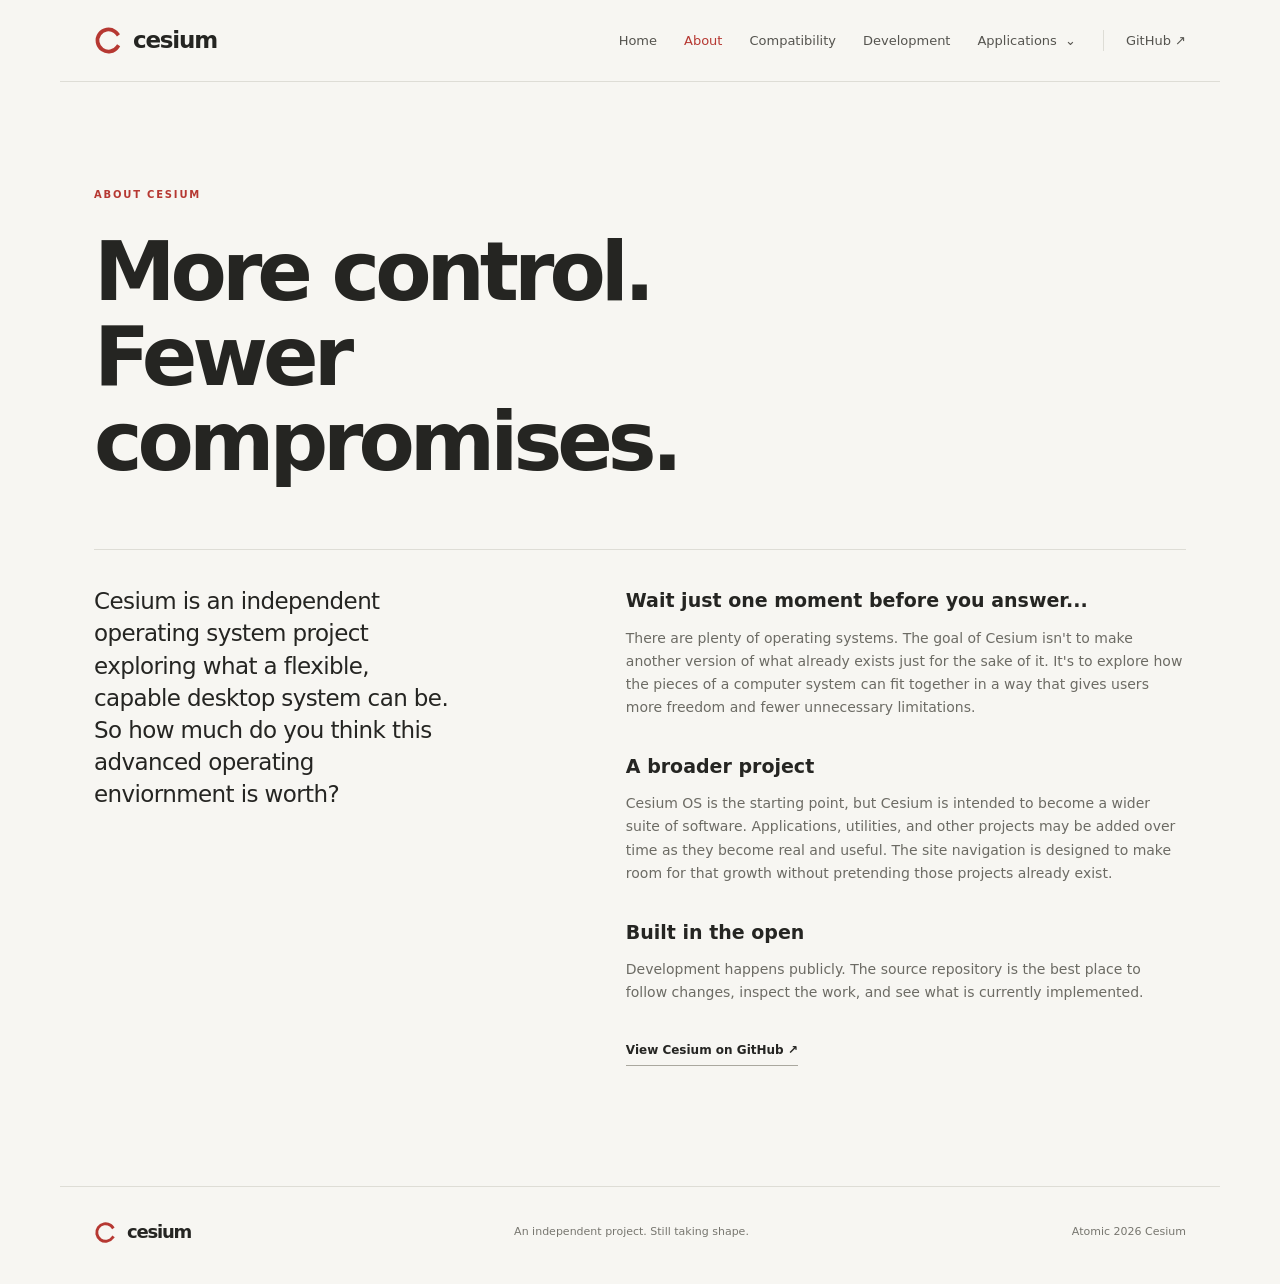
==== about.html @ 5bc6e1ea "Update about.html" ====
<!doctype html>
<html lang="en">
<head><meta charset="utf-8"><meta name="viewport" content="width=device-width, initial-scale=1"><meta name="description" content="Learn about the Cesium operating system project."><title>About — Cesium</title><link rel="icon" href="assets/favicon.svg" type="image/svg+xml"><link rel="stylesheet" href="assets/site.css"><script src="assets/site.js" defer></script></head>
<body>
<header class="site-header"><a class="brand" href="index.html"><img src="assets/cesium-mark.svg" alt=""><span>cesium</span></a><button class="menu-toggle" aria-expanded="false" aria-controls="primary-nav">Menu</button><nav id="primary-nav" class="primary-nav" aria-label="Main navigation"><a href="index.html">Home</a><a class="active" href="about.html">About</a><a href="compatibility.html">Compatibility</a><a href="development.html">Development</a><div class="nav-dropdown"><button class="dropdown-toggle" aria-expanded="false">Applications <span aria-hidden="true">⌄</span></button><div class="dropdown-menu"><a href="index.html#cesium-os"><strong>Cesium OS</strong><small>The operating system</small></a><a href="index.html#projects"><strong>Other projects</strong><small>More from Cesium</small></a></div></div><a class="nav-github" href="https://github.com/jwalk117/cesium">GitHub ↗</a></nav></header>
<main class="inner-page"><p class="eyebrow">ABOUT CESIUM</p><h1>More control.<br>Fewer compromises.</h1><div class="article-grid"><p class="article-lead">Cesium is an independent operating system project exploring what a flexible, capable desktop system can be. So how much do you think this advanced operating enviornment is worth?</p><div class="article-body"><h2>Wait just one moment before you answer...</h2><p>There are plenty of operating systems. The goal of Cesium isn't to make another version of what already exists just for the sake of it. It's to explore how the pieces of a computer system can fit together in a way that gives users more freedom and fewer unnecessary limitations.</p><h2>A broader project</h2><p>Cesium OS is the starting point, but Cesium is intended to become a wider suite of software. Applications, utilities, and other projects may be added over time as they become real and useful. The site navigation is designed to make room for that growth without pretending those projects already exist.</p><h2>Built in the open</h2><p>Development happens publicly. The source repository is the best place to follow changes, inspect the work, and see what is currently implemented.</p><a class="text-link" href="https://github.com/jwalk117/cesium">View Cesium on GitHub ↗</a></div></div></main>
<footer class="site-footer"><a class="brand" href="index.html"><img src="assets/cesium-mark.svg" alt=""><span>cesium</span></a><p>An independent project. Still taking shape.</p><span>Atomic <span data-year></span> Cesium</span></footer>
</body></html>
---- assets/site.css ----
:root{--paper:#f7f6f2;--ink:#252522;--muted:#77766f;--line:#deddd6;--red:#b63832;--max:1160px}*{box-sizing:border-box}html{scroll-behavior:smooth}body{margin:0;background:var(--paper);color:var(--ink);font-family:Inter,ui-sans-serif,system-ui,-apple-system,BlinkMacSystemFont,"Segoe UI",sans-serif;font-size:16px;line-height:1.65}a{color:inherit;text-decoration:none}.site-header{height:82px;max-width:var(--max);margin:auto;padding:0 34px;display:flex;align-items:center;justify-content:space-between;border-bottom:1px solid var(--line)}.brand{display:inline-flex;align-items:center;gap:10px;font-size:23px;font-weight:650;letter-spacing:-1.2px}.brand img{width:29px;height:29px}.primary-nav{display:flex;align-items:center;gap:27px;font-size:13px;color:#55544f}.primary-nav>a,.dropdown-toggle{transition:color .2s}.primary-nav a:hover,.dropdown-toggle:hover,.primary-nav .active{color:var(--red)}.nav-github{padding-left:22px;border-left:1px solid var(--line)}.nav-dropdown{position:relative}.dropdown-toggle{border:0;background:none;color:inherit;font:inherit;cursor:pointer;padding:12px 0}.dropdown-toggle span{margin-left:4px}.dropdown-menu{display:none;position:absolute;top:100%;right:0;width:220px;padding:8px;background:#fff;border:1px solid var(--line);box-shadow:0 12px 30px #24221b12;z-index:5}.nav-dropdown.open .dropdown-menu,.nav-dropdown:focus-within .dropdown-menu{display:block}.dropdown-menu a{display:block;padding:10px 12px;color:var(--ink)}.dropdown-menu a:hover{background:var(--paper)}.dropdown-menu strong,.dropdown-menu small{display:block}.dropdown-menu strong{font-size:13px}.dropdown-menu small{font-size:11px;color:var(--muted)}.menu-toggle{display:none}.hero{max-width:var(--max);min-height:560px;margin:auto;padding:105px 34px 90px;position:relative;overflow:hidden}.eyebrow,.section-index{font-size:10px;font-weight:700;letter-spacing:1.8px;color:var(--red)}.hero h1,.inner-page h1{font-size:clamp(48px,7vw,82px);line-height:1.04;letter-spacing:-5px;font-weight:550;margin:26px 0 25px;max-width:760px}.hero-copy{max-width:520px;color:#686760;font-size:17px;line-height:1.75}.hero-actions{display:flex;align-items:center;gap:28px;margin-top:34px}.button{display:inline-flex;align-items:center;gap:20px;padding:13px 18px;font-size:12px;font-weight:600}.button-dark{background:var(--ink);color:white}.button-dark:hover{background:var(--red)}.text-link{font-size:12px;font-weight:650;border-bottom:1px solid #aaa89f;padding-bottom:4px}.text-link:hover{color:var(--red);border-color:var(--red)}.hero-mark{position:absolute;right:45px;top:115px;width:250px;opacity:.10}.hero-mark img{width:100%}.intro-grid{max-width:var(--max);margin:auto;padding:68px 34px 80px;border-top:1px solid var(--line);display:grid;grid-template-columns:1fr 2fr;gap:40px}.intro-grid h2,.project-row h2,.status-strip h2{font-size:34px;line-height:1.15;letter-spacing:-1.6px;font-weight:550;margin:0 0 18px}.intro-grid p:not(.section-index){max-width:650px;color:#696861}.intro-grid .text-link{display:inline-block;margin-top:14px}.principles{max-width:var(--max);margin:auto;padding:0 34px 92px;display:grid;grid-template-columns:repeat(3,1fr);gap:38px}.principle{border-top:1px solid var(--line);padding-top:18px}.principle span{font-size:11px;color:var(--red)}.principle h3{font-size:20px;font-weight:550;margin:23px 0 8px}.principle p,.project-row>p{font-size:14px;color:#706f68;max-width:320px}.project-row{border-top:1px solid var(--line);border-bottom:1px solid var(--line);padding:68px max(34px,calc((100% - 1092px)/2));display:grid;grid-template-columns:1fr 1fr;gap:40px}.project-row h2{margin-top:14px}.project-row>p{align-self:end;max-width:430px}.status-strip{max-width:var(--max);margin:auto;padding:70px 34px;display:flex;justify-content:space-between;align-items:center}.status-strip h2{margin:10px 0 0}.button-outline{border:1px solid #bdbbb3}.button-outline:hover{border-color:var(--red);color:var(--red)}.site-footer{max-width:var(--max);margin:auto;padding:25px 34px 32px;border-top:1px solid var(--line);display:flex;align-items:center;justify-content:space-between;color:var(--muted);font-size:11px}.site-footer .brand{color:var(--ink);font-size:18px}.site-footer .brand img{width:23px;height:23px}.inner-page{max-width:var(--max);margin:auto;padding:95px 34px 120px;min-height:70vh}.inner-page h1{margin-top:25px;margin-bottom:65px}.article-grid{border-top:1px solid var(--line);padding-top:35px;display:grid;grid-template-columns:1fr 1.2fr;gap:65px}.article-lead{font-size:23px;line-height:1.4;letter-spacing:-.6px;max-width:360px;margin:0}.article-body{max-width:620px}.article-body h2{font-size:19px;font-weight:600;margin:0 0 10px}.article-body p{font-size:14px;color:#6c6b64;margin:0 0 32px}.article-body .text-link{display:inline-block;margin-top:-10px}.repo-links{border-top:1px solid var(--line);margin:22px 0 36px}.repo-links a{display:flex;justify-content:space-between;gap:20px;padding:15px 0;border-bottom:1px solid var(--line);font-size:13px}.repo-links a span{color:var(--muted);font-size:12px}.repo-links a:hover strong{color:var(--red)}@media(max-width:760px){.site-header{height:70px;padding:0 22px}.menu-toggle{display:block;border:1px solid var(--line);background:transparent;padding:7px 11px;font:inherit;font-size:12px}.primary-nav{display:none;position:absolute;top:70px;left:0;right:0;background:var(--paper);padding:18px 22px 24px;border-bottom:1px solid var(--line);z-index:10;align-items:stretch;gap:8px;flex-direction:column}.primary-nav.open{display:flex}.primary-nav>a,.dropdown-toggle{padding:8px 0;text-align:left}.nav-github{border:0;padding-left:0}.dropdown-menu{position:static;width:100%;box-shadow:none;margin:4px 0}.hero{min-height:510px;padding:82px 24px 70px}.hero h1,.inner-page h1{font-size:clamp(47px,12vw,66px);letter-spacing:-3px}.hero-mark{width:145px;right:20px;top:290px}.hero-copy{font-size:15px;max-width:420px}.hero-actions{align-items:flex-start;flex-direction:column;gap:20px}.intro-grid,.article-grid{grid-template-columns:1fr;gap:25px}.intro-grid{padding:52px 24px}.principles{padding:0 24px 65px;grid-template-columns:1fr;gap:25px}.principle h3{margin-top:12px}.project-row{padding:52px 24px;grid-template-columns:1fr;gap:12px}.status-strip{padding:52px 24px;align-items:flex-start;flex-direction:column;gap:24px}.site-footer{padding:22px 24px;flex-wrap:wrap;gap:10px}.site-footer p{width:100%;order:3}.inner-page{padding:70px 24px 85px}.inner-page h1{margin-bottom:42px}.article-grid{padding-top:25px}.article-lead{font-size:21px}.repo-links a{flex-direction:column;gap:3px}}@media(prefers-reduced-motion:reduce){html{scroll-behavior:auto}*{transition:none!important}}
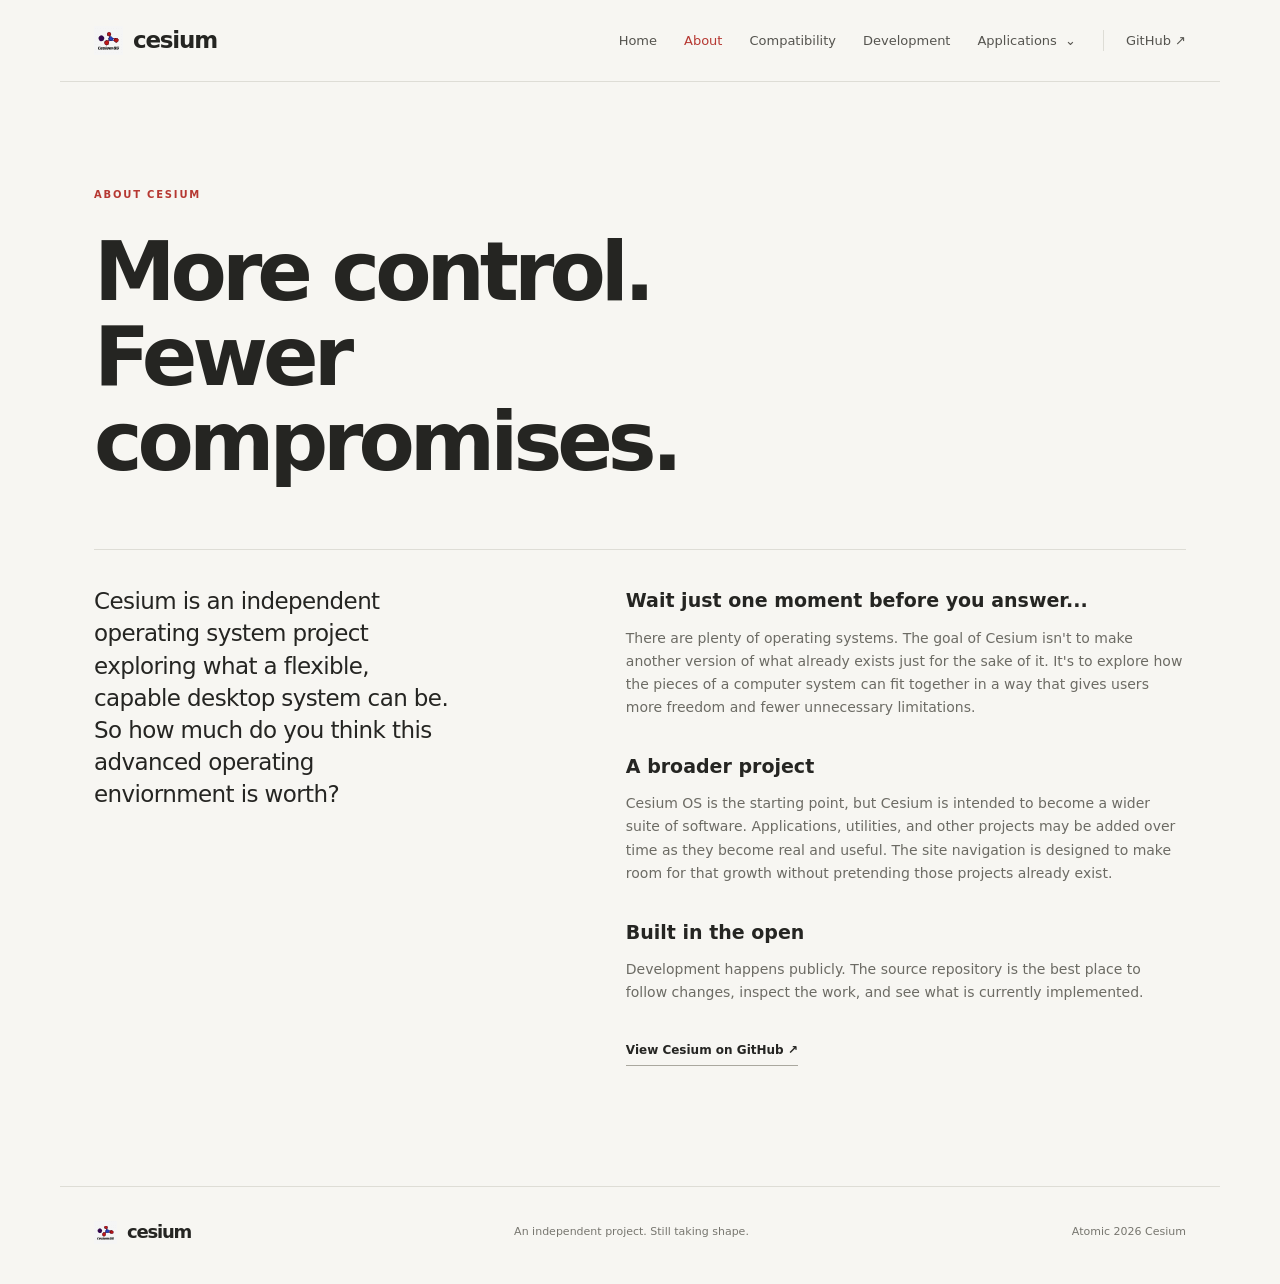
==== commit 546dc280: "Update about.html" ====
--- a/about.html
+++ b/about.html
@@ -2,7 +2,7 @@
 <html lang="en">
 <head><meta charset="utf-8"><meta name="viewport" content="width=device-width, initial-scale=1"><meta name="description" content="Learn about the Cesium operating system project."><title>About — Cesium</title><link rel="icon" href="assets/favicon.svg" type="image/svg+xml"><link rel="stylesheet" href="assets/site.css"><script src="assets/site.js" defer></script></head>
 <body>
-<header class="site-header"><a class="brand" href="index.html"><img src="assets/cesium-mark.svg" alt=""><span>cesium</span></a><button class="menu-toggle" aria-expanded="false" aria-controls="primary-nav">Menu</button><nav id="primary-nav" class="primary-nav" aria-label="Main navigation"><a href="index.html">Home</a><a class="active" href="about.html">About</a><a href="compatibility.html">Compatibility</a><a href="development.html">Development</a><div class="nav-dropdown"><button class="dropdown-toggle" aria-expanded="false">Applications <span aria-hidden="true">⌄</span></button><div class="dropdown-menu"><a href="index.html#cesium-os"><strong>Cesium OS</strong><small>The operating system</small></a><a href="index.html#projects"><strong>Other projects</strong><small>More from Cesium</small></a></div></div><a class="nav-github" href="https://github.com/jwalk117/cesium">GitHub ↗</a></nav></header>
+<header class="site-header"><a class="brand" href="index.html"><img src="assets/cesiumlogo.svg" alt=""><span>cesium</span></a><button class="menu-toggle" aria-expanded="false" aria-controls="primary-nav">Menu</button><nav id="primary-nav" class="primary-nav" aria-label="Main navigation"><a href="index.html">Home</a><a class="active" href="about.html">About</a><a href="compatibility.html">Compatibility</a><a href="development.html">Development</a><div class="nav-dropdown"><button class="dropdown-toggle" aria-expanded="false">Applications <span aria-hidden="true">⌄</span></button><div class="dropdown-menu"><a href="index.html#cesium-os"><strong>Cesium OS</strong><small>The operating system</small></a><a href="index.html#projects"><strong>Other projects</strong><small>More from Cesium</small></a></div></div><a class="nav-github" href="https://github.com/jwalk117/cesium">GitHub ↗</a></nav></header>
 <main class="inner-page"><p class="eyebrow">ABOUT CESIUM</p><h1>More control.<br>Fewer compromises.</h1><div class="article-grid"><p class="article-lead">Cesium is an independent operating system project exploring what a flexible, capable desktop system can be. So how much do you think this advanced operating enviornment is worth?</p><div class="article-body"><h2>Wait just one moment before you answer...</h2><p>There are plenty of operating systems. The goal of Cesium isn't to make another version of what already exists just for the sake of it. It's to explore how the pieces of a computer system can fit together in a way that gives users more freedom and fewer unnecessary limitations.</p><h2>A broader project</h2><p>Cesium OS is the starting point, but Cesium is intended to become a wider suite of software. Applications, utilities, and other projects may be added over time as they become real and useful. The site navigation is designed to make room for that growth without pretending those projects already exist.</p><h2>Built in the open</h2><p>Development happens publicly. The source repository is the best place to follow changes, inspect the work, and see what is currently implemented.</p><a class="text-link" href="https://github.com/jwalk117/cesium">View Cesium on GitHub ↗</a></div></div></main>
-<footer class="site-footer"><a class="brand" href="index.html"><img src="assets/cesium-mark.svg" alt=""><span>cesium</span></a><p>An independent project. Still taking shape.</p><span>Atomic <span data-year></span> Cesium</span></footer>
+<footer class="site-footer"><a class="brand" href="index.html"><img src="assets/cesiumlogo.svg" alt=""><span>cesium</span></a><p>An independent project. Still taking shape.</p><span>Atomic <span data-year></span> Cesium</span></footer>
 </body></html>
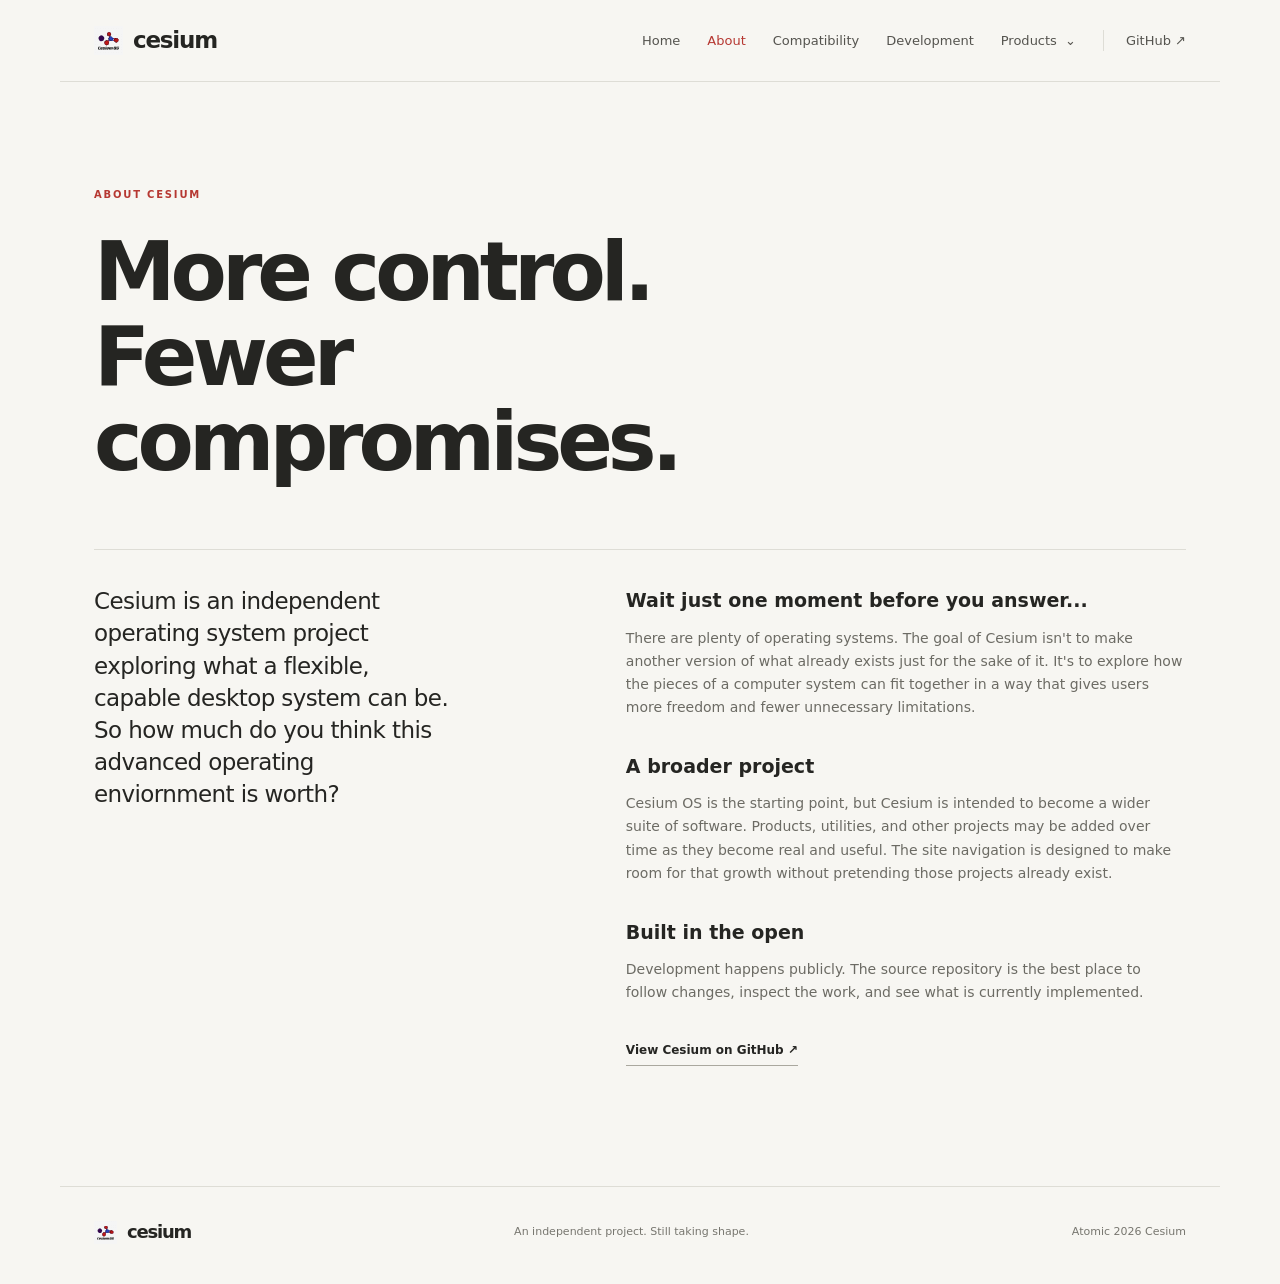
==== commit f8db91b6: "Update about.html" ====
--- a/about.html
+++ b/about.html
@@ -1,8 +1,8 @@
 <!doctype html>
 <html lang="en">
-<head><meta charset="utf-8"><meta name="viewport" content="width=device-width, initial-scale=1"><meta name="description" content="Learn about the Cesium operating system project."><title>About — Cesium</title><link rel="icon" href="assets/favicon.svg" type="image/svg+xml"><link rel="stylesheet" href="assets/site.css"><script src="assets/site.js" defer></script></head>
+<head><meta charset="utf-8"><meta name="viewport" content="width=device-width, initial-scale=1"><meta name="description" content="Learn about the Cesium operating system project."><title>About — Cesium</title><link rel="icon" href="assets/cesiumatom.svg" type="image/svg+xml"><link rel="stylesheet" href="assets/site.css"><script src="assets/site.js" defer></script></head>
 <body>
-<header class="site-header"><a class="brand" href="index.html"><img src="assets/cesiumlogo.svg" alt=""><span>cesium</span></a><button class="menu-toggle" aria-expanded="false" aria-controls="primary-nav">Menu</button><nav id="primary-nav" class="primary-nav" aria-label="Main navigation"><a href="index.html">Home</a><a class="active" href="about.html">About</a><a href="compatibility.html">Compatibility</a><a href="development.html">Development</a><div class="nav-dropdown"><button class="dropdown-toggle" aria-expanded="false">Applications <span aria-hidden="true">⌄</span></button><div class="dropdown-menu"><a href="index.html#cesium-os"><strong>Cesium OS</strong><small>The operating system</small></a><a href="index.html#projects"><strong>Other projects</strong><small>More from Cesium</small></a></div></div><a class="nav-github" href="https://github.com/jwalk117/cesium">GitHub ↗</a></nav></header>
-<main class="inner-page"><p class="eyebrow">ABOUT CESIUM</p><h1>More control.<br>Fewer compromises.</h1><div class="article-grid"><p class="article-lead">Cesium is an independent operating system project exploring what a flexible, capable desktop system can be. So how much do you think this advanced operating enviornment is worth?</p><div class="article-body"><h2>Wait just one moment before you answer...</h2><p>There are plenty of operating systems. The goal of Cesium isn't to make another version of what already exists just for the sake of it. It's to explore how the pieces of a computer system can fit together in a way that gives users more freedom and fewer unnecessary limitations.</p><h2>A broader project</h2><p>Cesium OS is the starting point, but Cesium is intended to become a wider suite of software. Applications, utilities, and other projects may be added over time as they become real and useful. The site navigation is designed to make room for that growth without pretending those projects already exist.</p><h2>Built in the open</h2><p>Development happens publicly. The source repository is the best place to follow changes, inspect the work, and see what is currently implemented.</p><a class="text-link" href="https://github.com/jwalk117/cesium">View Cesium on GitHub ↗</a></div></div></main>
+<header class="site-header"><a class="brand" href="index.html"><img src="assets/cesiumlogo.svg" alt=""><span>cesium</span></a><button class="menu-toggle" aria-expanded="false" aria-controls="primary-nav">Menu</button><nav id="primary-nav" class="primary-nav" aria-label="Main navigation"><a href="index.html">Home</a><a class="active" href="about.html">About</a><a href="compatibility.html">Compatibility</a><a href="development.html">Development</a><div class="nav-dropdown"><button class="dropdown-toggle" aria-expanded="false">Products <span aria-hidden="true">⌄</span></button><div class="dropdown-menu"><a href="cesium.html"><strong>Cesium OS</strong><small>The operating system</small></a><a href="silicon.html"><strong>Silicon</strong><small>Privacy-first Chromium browser</small></a><a href="index.html#projects"><strong>Other projects</strong><small>More from Atomic</small></a></div></div><a class="nav-github" href="https://github.com/jwalk117/cesium">GitHub ↗</a></nav></header>
+<main class="inner-page"><p class="eyebrow">ABOUT CESIUM</p><h1>More control.<br>Fewer compromises.</h1><div class="article-grid"><p class="article-lead">Cesium is an independent operating system project exploring what a flexible, capable desktop system can be. So how much do you think this advanced operating enviornment is worth?</p><div class="article-body"><h2>Wait just one moment before you answer...</h2><p>There are plenty of operating systems. The goal of Cesium isn't to make another version of what already exists just for the sake of it. It's to explore how the pieces of a computer system can fit together in a way that gives users more freedom and fewer unnecessary limitations.</p><h2>A broader project</h2><p>Cesium OS is the starting point, but Cesium is intended to become a wider suite of software. Products, utilities, and other projects may be added over time as they become real and useful. The site navigation is designed to make room for that growth without pretending those projects already exist.</p><h2>Built in the open</h2><p>Development happens publicly. The source repository is the best place to follow changes, inspect the work, and see what is currently implemented.</p><a class="text-link" href="https://github.com/jwalk117/cesium">View Cesium on GitHub ↗</a></div></div></main>
 <footer class="site-footer"><a class="brand" href="index.html"><img src="assets/cesiumlogo.svg" alt=""><span>cesium</span></a><p>An independent project. Still taking shape.</p><span>Atomic <span data-year></span> Cesium</span></footer>
 </body></html>
